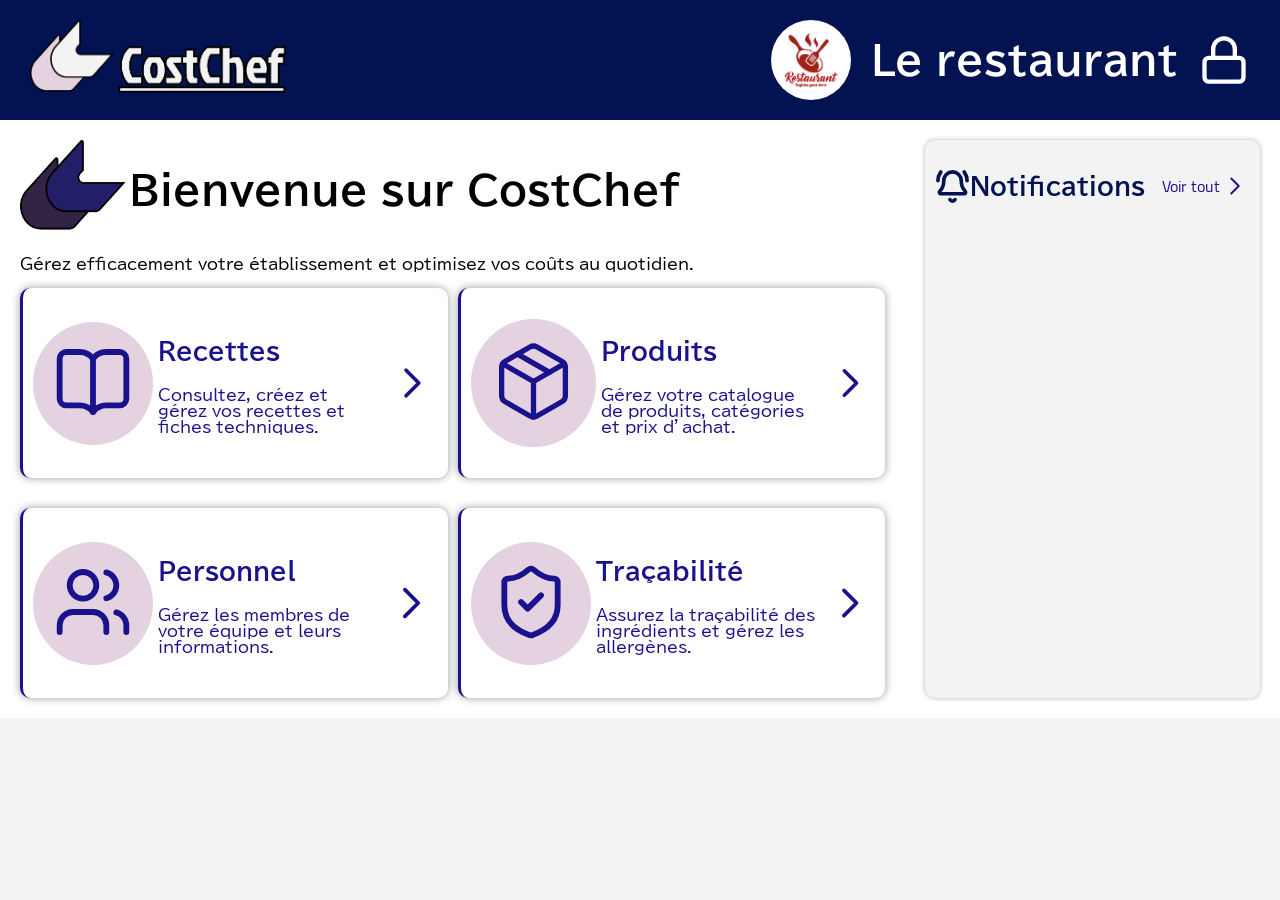
==== index.html @ 4a968be4 "Ajout du responsive page d'acceuil (sans le footer)" ====
<!DOCTYPE html>
<html lang="fr">

<head>
    <meta charset="UTF-8">
    <link rel="icon" type="images/png" href="images/logo noir.png" />
    <meta name="viewport" content="width=device-width, initial-scale=1.0">
    <link rel="stylesheet" href="css/var.css">
    <link rel="stylesheet" href="css/style.css">
    <link rel="stylesheet" href="css/accueil.css">
    <link rel="stylesheet" href="css/mediaQueryPc2.css" media="only screen and (max-width:1430px)">
     <link rel="stylesheet" href="css/mediaQueryTablet.css" media="only screen and (max-width:1230px)">
    <link rel="stylesheet" href="css/mediaQueryTabletMini.css" media="only screen and (max-width:900px)">
    <link rel="stylesheet" href="css/mediaQuerymobile.css" media="only screen and (max-width:820px)">
    <link rel="stylesheet" href="css/mediaQuerymobileMini.css" media="only screen and (max-width:420px)">
    <title>CostChef</title>
</head>

<body>
    <header>
        <img class="logoCostChef" src="images/logo blanc 2.png" alt="Logo CostChef">
        <img class="logoResto" src="images/fast-food-restaurant-logo,-restaurant-logo-design-template-33255790cb8e1186b28609dd9afd4ee6_screen.jpg" alt="Logo restaurant">
        <h2>Le restaurant</h2>
        <svg xmlns="http://www.w3.org/2000/svg" width="52" height="52" viewBox="0 0 24 24" fill="none" stroke="#ffffff" stroke-width="2" stroke-linecap="round" stroke-linejoin="round" class="lucide lucide-lock-icon lucide-lock"><rect width="18" height="11" x="3" y="11" rx="2" ry="2"/><path d="M7 11V7a5 5 0 0 1 10 0v4"/></svg>
        <!-- <svg xmlns="http://www.w3.org/2000/svg" width="52" height="52" viewBox="0 0 24 24" fill="none" stroke="#ffffff" stroke-width="2" stroke-linecap="round" stroke-linejoin="round" class="lucide lucide-lock-open-icon lucide-lock-open"><rect width="18" height="11" x="3" y="11" rx="2" ry="2"/><path d="M7 11V7a5 5 0 0 1 9.9-1"/></svg> -->
    </header>
    <main>
        <section>
            <div id="titre">
                <img src="images/logo noir.png" alt="">
                <h2>Bienvenue sur CostChef</h2>
            </div>
            <p>Gérez efficacement votre établissement et optimisez vos coûts au quotidien.</p>
            <article>
                <a class="card" href="html/recette.html">
                    <div><svg xmlns="http://www.w3.org/2000/svg" width="80" height="80" viewBox="0 0 24 24" fill="none" stroke="#1A128C" stroke-width="1.75" stroke-linecap="round" stroke-linejoin="round" class="lucide lucide-book-open-icon lucide-book-open"><path d="M12 5v16"/><path d="M20.001 19A2 2 0 0022 17V5a2 2 0 00-1.999-2L16 3.002A5 5 0 0012 5a5 5 0 00-4-2H4a2 2 0 00-2 2v12a2 2 0 001.999 2H8a5 5 0 014 2 5 5 0 014-2z"/></svg></div>
                    <div>
                        <h3>Recettes</h3>
                        <p>Consultez, créez et gérez vos recettes et fiches techniques.</p>
                    </div>
                    <svg xmlns="http://www.w3.org/2000/svg" width="120" height="120" viewBox="0 0 24 24" fill="none" stroke="#1A128C" stroke-width="1.75" stroke-linecap="round" stroke-linejoin="round" class="lucide lucide-chevron-right-icon lucide-chevron-right"><path d="m9 18 6-6-6-6"/></svg>                
                </a>
                <a class="card" href="#">
                    <div><svg xmlns="http://www.w3.org/2000/svg" width="85" height="85" viewBox="0 0 24 24" fill="none" stroke="#1A128C" stroke-width="1.5" stroke-linecap="round" stroke-linejoin="round" class="lucide lucide-package-icon lucide-package"><path d="M11 21.73a2 2 0 0 0 2 0l7-4A2 2 0 0 0 21 16V8a2 2 0 0 0-1-1.73l-7-4a2 2 0 0 0-2 0l-7 4A2 2 0 0 0 3 8v8a2 2 0 0 0 1 1.73z"/><path d="M12 22V12"/><polyline points="3.29 7 12 12 20.71 7"/><path d="m7.5 4.27 9 5.15"/></svg></div>                 
                    <div>
                        <h3>Produits</h3>
                        <p>Gérez votre catalogue de produits, catégories et prix d’achat.</p>
                    </div>
                    <svg xmlns="http://www.w3.org/2000/svg" width="120" height="120" viewBox="0 0 24 24" fill="none" stroke="#1A128C" stroke-width="1.75" stroke-linecap="round" stroke-linejoin="round" class="lucide lucide-chevron-right-icon lucide-chevron-right"><path d="m9 18 6-6-6-6"/></svg>                
                </a>
                <a class="card" href="#">
                    <div><svg xmlns="http://www.w3.org/2000/svg" width="80" height="80" viewBox="0 0 24 24" fill="none" stroke="#1A128C" stroke-width="1.75" stroke-linecap="round" stroke-linejoin="round" class="lucide lucide-users-icon lucide-users"><path d="M16 21v-2a4 4 0 0 0-4-4H6a4 4 0 0 0-4 4v2"/><path d="M16 3.128a4 4 0 0 1 0 7.744"/><path d="M22 21v-2a4 4 0 0 0-3-3.87"/><circle cx="9" cy="7" r="4"/></svg></div>
                    <div>
                        <h3>Personnel</h3>
                        <p>Gérez les membres de votre équipe et leurs informations.</p>
                    </div>
                    <svg xmlns="http://www.w3.org/2000/svg" width="120" height="120" viewBox="0 0 24 24" fill="none" stroke="#1A128C" stroke-width="1.75" stroke-linecap="round" stroke-linejoin="round" class="lucide lucide-chevron-right-icon lucide-chevron-right"><path d="m9 18 6-6-6-6"/></svg>                
                </a> 
                <a class="card" href="#">
                    <div><svg xmlns="http://www.w3.org/2000/svg" width="80" height="80" viewBox="0 0 24 24" fill="none" stroke="#1A128C" stroke-width="1.75" stroke-linecap="round" stroke-linejoin="round" class="lucide lucide-shield-check-icon lucide-shield-check"><path d="M20 13c0 5-3.5 7.5-7.66 8.95a1 1 0 0 1-.67-.01C7.5 20.5 4 18 4 13V6a1 1 0 0 1 1-1c2 0 4.5-1.2 6.24-2.72a1.17 1.17 0 0 1 1.52 0C14.51 3.81 17 5 19 5a1 1 0 0 1 1 1z"/><path d="m9 12 2 2 4-4"/></svg></div>
                    <div>
                        <h3>Traçabilité</h3>
                        <p>Assurez la traçabilité des ingrédients et gérez les allergènes.</p>
                    </div>
                    <svg xmlns="http://www.w3.org/2000/svg" width="120" height="120" viewBox="0 0 24 24" fill="none" stroke="#1A128C" stroke-width="1.75" stroke-linecap="round" stroke-linejoin="round" class="lucide lucide-chevron-right-icon lucide-chevron-right"><path d="m9 18 6-6-6-6"/></svg>                
                </a>           
            </article>
        </section>
        <aside>
            <div><div>
                <svg xmlns="http://www.w3.org/2000/svg" width="35" height="35" viewBox="0 0 24 24" fill="none" stroke="#031351" stroke-width="2.5" stroke-linecap="round" stroke-linejoin="round" class="lucide lucide-bell-ring-icon lucide-bell-ring"><path d="M10.268 21a2 2 0 0 0 3.464 0"/><path d="M22 8c0-2.3-.8-4.3-2-6"/><path d="M3.262 15.326A1 1 0 0 0 4 17h16a1 1 0 0 0 .74-1.673C19.41 13.956 18 12.499 18 8A6 6 0 0 0 6 8c0 4.499-1.411 5.956-2.738 7.326"/><path d="M4 2C2.8 3.7 2 5.7 2 8"/></svg>
                <h3>Notifications</h3>
            </div><div>
                <a class="aMini" href="#">Voir tout</a>
                <svg xmlns="http://www.w3.org/2000/svg" width="30" height="30" viewBox="0 0 24 24" fill="none" stroke="#1A128C" stroke-width="1.5" stroke-linecap="round" stroke-linejoin="round" class="lucide lucide-chevron-right-icon lucide-chevron-right"><path d="m9 18 6-6-6-6"/></svg>                
            </div>
            </div>
            <div>
                <svg></svg>
                <div>
                    <h3></h3>
                    <p></p>
                    <p class="txtMini"></p>
                </div>
            </div>
        </aside>
    </main>
    <!-- <footer>
        <button class="backButton">Retour</button>
        <a class="buttonOff" href="#">Accueil</a>
        <a href="#">Mention légales</a>
    </footer> -->
</body>
</html>
---- css/var.css ----
@font-face {
    font-family: JockeyOne;
    src: url(../font/JockeyOne-Regular.ttf);
    font-weight: normal;
}
@font-face {
    font-family: BIZUDPGothic;
    src: url(../font/BIZUDPGothic-Regular.ttf);
    font-weight: normal;
}
@font-face {
    font-family: BIZUDPGothic;
    src: url(../font/BIZUDPGothic-Bold.ttf);
    font-weight: bold;
}
@font-face {
    font-family: Cairo;
    src: url(../font/Cairo-Regular.ttf);
    font-weight: normal;
}

:root{
    /* Fonts */
    --fTitle: JockeyOne, 'Arial Narrow Bold', sans-serif;
    --fMain: BIZUDPGothic, Arial, sans-serif;
    --fBis: Cairo, 'Times New Roman', Times, serif;

    /* Colors */
    /* Main colors */
    --cBackground: #ffffff;
    --cFont: #000000;
    --cSecond: #031351;
    --cDetail: #E4D2E0;
    --cDetail2: #F3F3F3;
    --cButton: #1A128C;
    /* Second colors */
    --blue2: #B9BAE8;
    --red1: #FF3232;
    --red2: #FFAAAA;
    --green1: #327F1A;
    --green2: #85E693;

    /* Sizes */
    --sBigTitle: 50px;
    --sTitle: 40px;
    --sSubTitle: 24px;
    --sMain: 16px;
}
---- css/style.css ----
body{
    margin:0;
    padding:0;
    height: vh;
    display: flex;
    flex-direction: column;
    justify-content: space-between;
    background-color: var(--cDetail2);
}

/* Type de textes */
h2{
    font-size: 40px;
    font-weight: bold;
    margin:0;
    font-family: var(--fMain);
}
h3{
    font-size: 24px;
    font-weight: bold;
    font-family: var(--fMain);
}
p{
    font-size: 16px;
    font-weight: normal;
    font-family: var(--fMain);
}
a{
    text-decoration: none;
    font-size: 24px;
    color: var(--cButton);
    font-weight: normal;
    font-family: var(--fMain);
}
a:not(.buttonOff):hover{
    text-decoration: underline;
}
.aMini{
    font-size: 16px;
    font-family: var(--fBis);
    color: var(--cButton);
    text-decoration: none;
}
.aMini:hover{
    text-decoration: underline;
}

/* -----Header----- */
header{
    display: flex;
    background-color: var(--cSecond);
    align-items: center;
    justify-content: end;
    color: var(--cBackground);
    padding: 20px;
    padding-right: 30px;
    padding-left: 30px;
    gap:20px;
}
header img{
    height: 80px;
}
.logoResto{
    border-radius: 100px;
}
.logoCostChef{
    margin-right: auto;
}


/* -----Main----- */
main{
    display: flex;
    width: vw;
    padding:50px;
    gap:40px;
    justify-content: space-between;
    background-color: var(--cBackground);
}


/* -----Footer----- */
footer{
    display: flex;
    background-color: var(--cDetail2);
    align-items: center;
    justify-content: flex-start;
    padding: 20px;
    padding-right: 30px;
    padding-left: 30px;
    gap:20px;   
    margin-top: auto;
    position:sticky;
}
.backButton{
    height: 43px;
    border: solid 3px var(--cButton);
    color: var(--cButton);
    border-radius: 3px;
    font-family: var(--fMain);
    font-weight: bold;
    font-size: 24px;
}
.backButton:hover{
    background-color: var(--cDetail);
    border: solid 3px var(--cSecond);
    color: var(--cSecond);
}
footer a:nth-last-child(2){
    color: var(--cSecond);
    font-weight: bold;
}
footer a:last-child{
    margin-left: auto;
}
---- css/accueil.css ----
/* Cartes */
article{
    display: grid;
    grid-template-columns: repeat(2, 1fr);
    grid-gap: 30px;
}
.card{
    display: flex;
    align-items: center;
    padding:20px;
    padding-left:30px;
    padding-right:30px;
    border-left: solid;
    box-shadow: 0px 0px 8px rgba(0,0,0,0.4);
    border-radius: 10px;
    height: 200px;
    gap:20px;

    cursor: pointer;
}
.card:hover{
    text-decoration: white;
}
article div:first-child{
    background-color: var(--cDetail);
    padding:20px;
    border-radius: 100%;
}
article div:nth-child(2){
    display:block;
}

/* Aside */
aside{
    background-color: var(--cDetail2);  
    border-radius: 10px;
    box-shadow: 0px 0px 5px rgba(0,0,0,0.3);
    width: 600px;
    padding:10px;
}
aside h3{
    color: var(--cSecond);
}
aside div{
    display: flex;
    align-items: center;
    justify-content: space-between;
}
#titre{
    display: flex;
    align-items: center;
}
#titre img{
    height: 100px;
}
---- css/mediaQueryPc2.css ----
/* Accueil */
.card{
    gap:5px;
    padding:10px;
    height: 170px;
}
article{
    display: grid;
    grid-template-columns: repeat(2, 1fr);
    column-gap: 10px;
    row-gap: 30px;
}
main{
    display: flex;
    width: vw;
    padding:20px;
    gap:40px;
    justify-content: space-between;
}
---- css/mediaQueryTablet.css ----
/* Accueil */
.card{
    gap:5px;
    padding:10px;
    height: 170px;
}
article{
    display: grid;
    grid-template-columns: repeat(2, 1fr);
    column-gap: 10px;
    row-gap: 30px;
    justify-content: center;
    align-items: center;
}
main{
    flex-direction: column;
    padding: 50px;
}
aside{
    padding-left: 40px;
    padding-right: 40px;
    width: auto;
}
---- css/mediaQueryTabletMini.css ----
/* Accueil */
.card{
    gap:5px;
    padding:10px;
    height: 170px;
    width: auto;
}
article{
    display: flex;
    flex-direction: column;
    justify-content: center;
    align-items: center;
    padding-top:30px;
    padding-bottom: 10px;
    padding-left: 100px;
    padding-right: 100px;
}
main{
    flex-direction: column;
    padding: 50px;
}
aside{
    padding-left: 40px;
    padding-right: 40px;
    width: auto;
}
---- css/mediaQuerymobile.css ----
header{
    display:grid;
    grid-template-columns: 1fr 4fr 1fr;
    grid-template-rows: 1fr 1fr;
    grid-gap:7px;
}
.logoCostChef{
    grid-column: 1 /span 3;
    grid-row: 1;
}
.logoResto{
    grid-column: 1;
    grid-row: 2;
}
header h2{
    grid-column: 2;
    grid-row: 2;
}
header svg{
    grid-column: 3;
    grid-row: 2;
}
h2{
    font-size: 30px;
}
h3{
    font-size: 20px;
}
p{
    font-size: 13px;
}
main{
    padding-left: 25px;
    padding-right: 25px;
}

article{
    padding-left: 0;
    padding-right: 0;
    gap:10px;
}
article div div:first-child{
    padding:15px;
    border-radius: 100%;
}
article div div svg{
    width: 60px;
    height: 60px;
}

.card{
    padding-right: 0;
    padding-bottom: 0;
    padding-top: 0;
    max-width: 500px;
}

aside{
    padding-left: 20px;
    padding-right: 20px;
}
aside div:first-child{
    justify-content: space-around;
}

#titre img{
    height: 70px;
}
---- css/mediaQuerymobileMini.css ----
h2{
    font-size: 25px;
}
h3{
    font-size: 18px;
}
p{
    font-size: 12px;
}
header{
    padding:15px;
}
.logoResto{
    width: 60px;
    height: auto;
}
header h2{
    grid-column: 2;
    grid-row: 2;
}
header svg{
    width: 45px;
    height: 45px;
}

main{
    padding-top: 25px;
    padding-bottom: 25px;
}

article div:first-child{
    padding:13px;
    border-radius: 100%;
}
article div svg{
    width: 50px;
    height: 50px;
}
.card{
    height: auto;
    max-width: 90vw;
}
article{
    padding:0;
    padding-top: 10px;
}

#titre img{
    height: 65px;
}
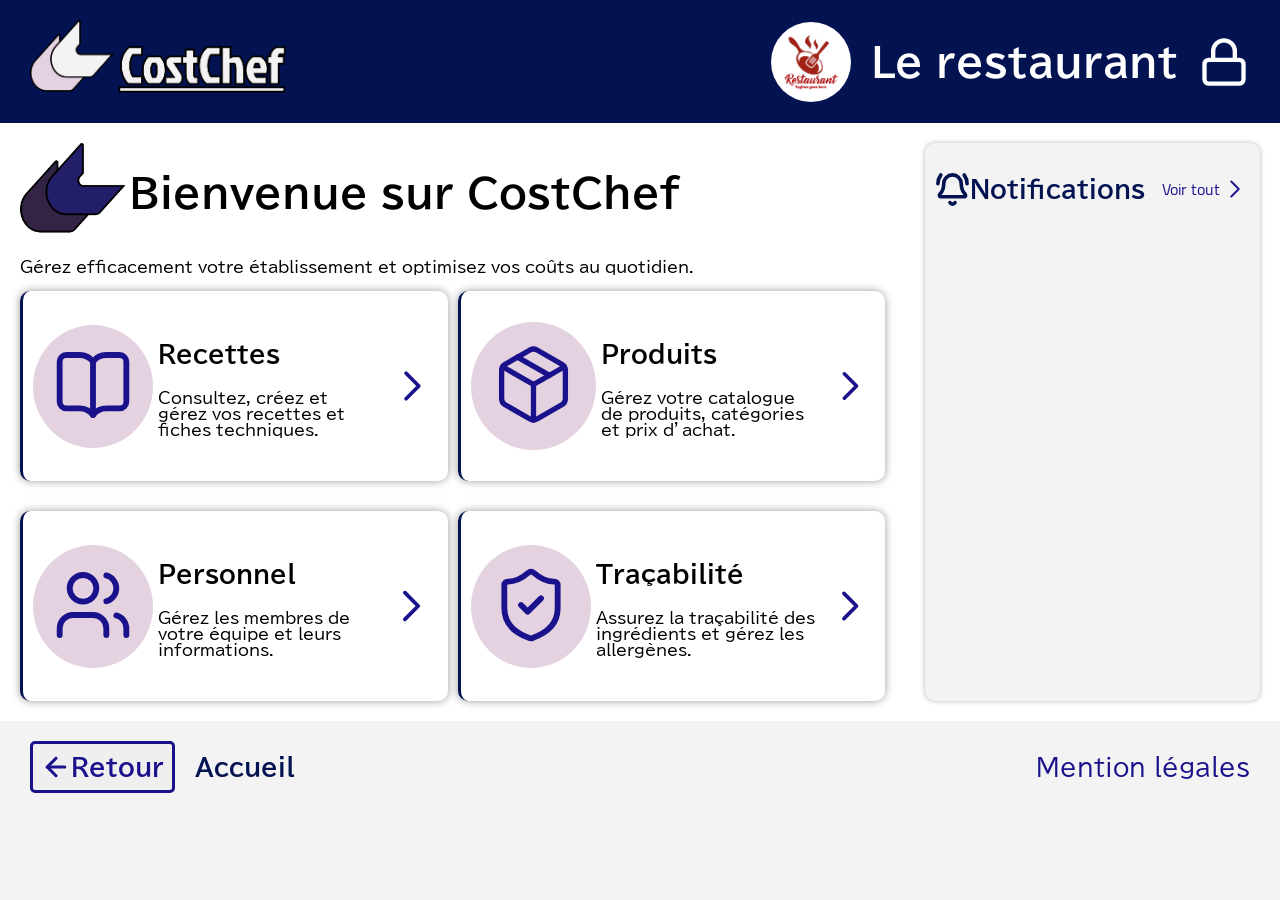
==== commit 1fc82313: "Début de la page recette + bouton retour et logo fonctionnels" ====
--- a/index.html
+++ b/index.html
@@ -18,7 +18,7 @@
 
 <body>
     <header>
-        <img class="logoCostChef" src="images/logo blanc 2.png" alt="Logo CostChef">
+        <a class="logoCostChef" href="#"><img class="logoCostChef" src="images/logo blanc 2.png" alt="Logo CostChef"></a>
         <img class="logoResto" src="images/fast-food-restaurant-logo,-restaurant-logo-design-template-33255790cb8e1186b28609dd9afd4ee6_screen.jpg" alt="Logo restaurant">
         <h2>Le restaurant</h2>
         <svg xmlns="http://www.w3.org/2000/svg" width="52" height="52" viewBox="0 0 24 24" fill="none" stroke="#ffffff" stroke-width="2" stroke-linecap="round" stroke-linejoin="round" class="lucide lucide-lock-icon lucide-lock"><rect width="18" height="11" x="3" y="11" rx="2" ry="2"/><path d="M7 11V7a5 5 0 0 1 10 0v4"/></svg>
@@ -85,10 +85,13 @@
             </div>
         </aside>
     </main>
-    <!-- <footer>
-        <button class="backButton">Retour</button>
+    <footer>
+        <button onclick="window.history.back()" class="secondaryButton">
+            <svg xmlns="http://www.w3.org/2000/svg" width="30" height="30" viewBox="0 0 24 24" fill="none" stroke="var(--cButton)" stroke-width="2.5" stroke-linecap="round" stroke-linejoin="round" class="lucide lucide-arrow-left-icon lucide-arrow-left"><path d="m12 19-7-7 7-7"/><path d="M19 12H5"/></svg>
+            <h3>Retour</h3>
+        </button>
         <a class="buttonOff" href="#">Accueil</a>
         <a href="#">Mention légales</a>
-    </footer> -->
+    </footer>
 </body>
 </html>
--- a/css/style.css
+++ b/css/style.css
@@ -71,6 +71,7 @@
 /* -----Main----- */
 main{
     display: flex;
+    flex-direction: column;
     width: vw;
     padding:50px;
     gap:40px;
@@ -92,16 +93,19 @@
     margin-top: auto;
     position:sticky;
 }
-.backButton{
-    height: 43px;
+.secondaryButton{
+    display: flex;
+    height: fit-content;
+    align-items: center;
+    color: var(--cButton);
+    padding: 8px;
     border: solid 3px var(--cButton);
-    color: var(--cButton);
-    border-radius: 3px;
-    font-family: var(--fMain);
-    font-weight: bold;
-    font-size: 24px;
+    border-radius: 5px;
 }
-.backButton:hover{
+.secondaryButton h3{
+    margin:0;
+}
+.secondaryButton:hover{
     background-color: var(--cDetail);
     border: solid 3px var(--cSecond);
     color: var(--cSecond);
--- a/css/accueil.css
+++ b/css/accueil.css
@@ -1,4 +1,7 @@
 /* Cartes */
+main{
+    flex-direction: row;
+}
 article{
     display: grid;
     grid-template-columns: repeat(2, 1fr);
@@ -10,7 +13,7 @@
     padding:20px;
     padding-left:30px;
     padding-right:30px;
-    border-left: solid;
+    border-left: solid 3px var(--cSecond);
     box-shadow: 0px 0px 8px rgba(0,0,0,0.4);
     border-radius: 10px;
     height: 200px;
@@ -18,8 +21,8 @@
 
     cursor: pointer;
 }
-.card:hover{
-    text-decoration: white;
+a.card{
+    color: var(--cFont);
 }
 article div:first-child{
     background-color: var(--cDetail);
@@ -53,3 +56,11 @@
 #titre img{
     height: 100px;
 }
+
+
+
+
+.card:hover{
+    text-decoration: none !important;
+    border-left: solid 6px var(--cSecond);
+}
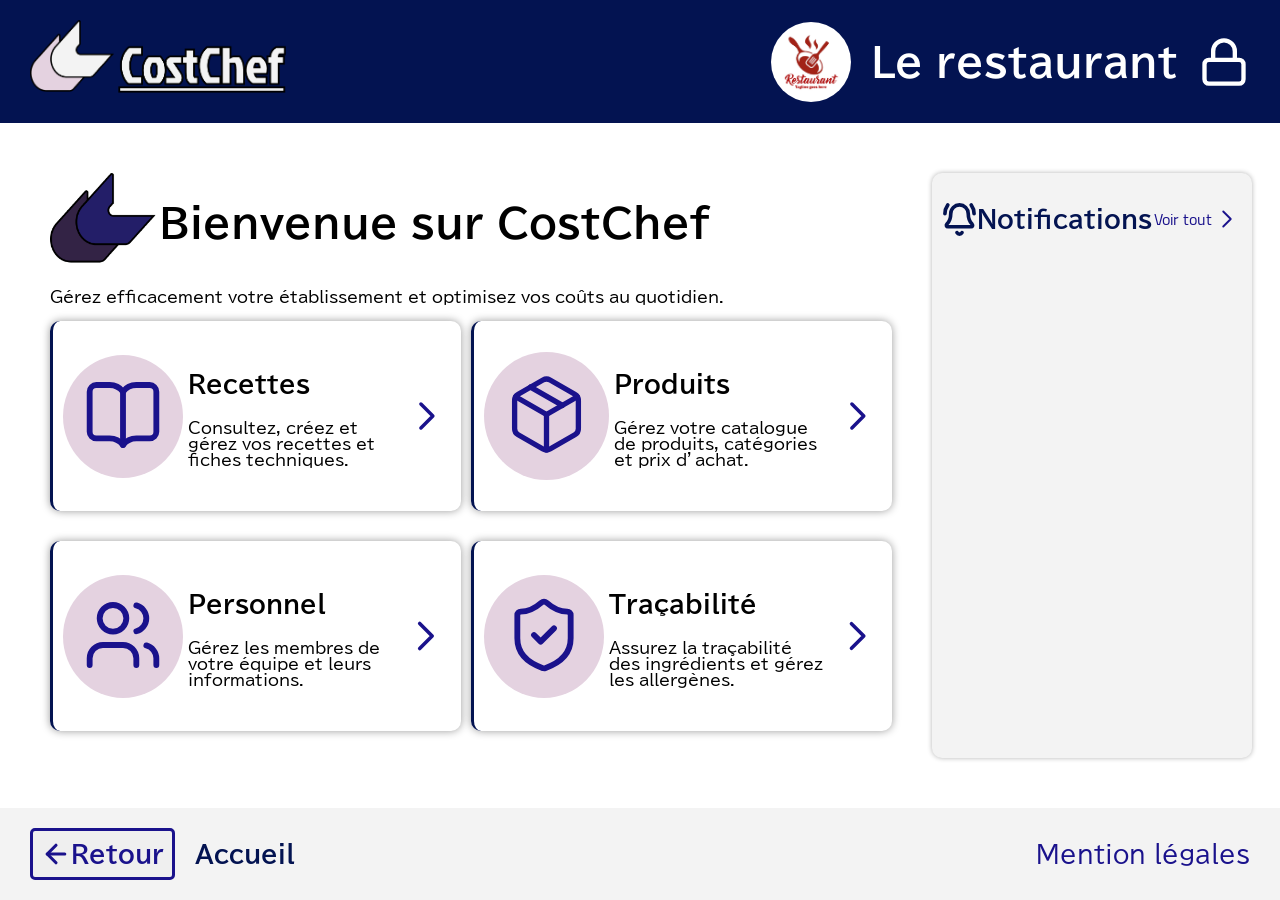
==== commit eed7fc82: "Option annuler dans le popUp" ====
--- a/index.html
+++ b/index.html
@@ -24,7 +24,7 @@
         <svg xmlns="http://www.w3.org/2000/svg" width="52" height="52" viewBox="0 0 24 24" fill="none" stroke="#ffffff" stroke-width="2" stroke-linecap="round" stroke-linejoin="round" class="lucide lucide-lock-icon lucide-lock"><rect width="18" height="11" x="3" y="11" rx="2" ry="2"/><path d="M7 11V7a5 5 0 0 1 10 0v4"/></svg>
         <!-- <svg xmlns="http://www.w3.org/2000/svg" width="52" height="52" viewBox="0 0 24 24" fill="none" stroke="#ffffff" stroke-width="2" stroke-linecap="round" stroke-linejoin="round" class="lucide lucide-lock-open-icon lucide-lock-open"><rect width="18" height="11" x="3" y="11" rx="2" ry="2"/><path d="M7 11V7a5 5 0 0 1 9.9-1"/></svg> -->
     </header>
-    <main>
+    <main id="pageAccueil">
         <section>
             <div id="titre">
                 <img src="images/logo noir.png" alt="">
@@ -40,7 +40,7 @@
                     </div>
                     <svg xmlns="http://www.w3.org/2000/svg" width="120" height="120" viewBox="0 0 24 24" fill="none" stroke="#1A128C" stroke-width="1.75" stroke-linecap="round" stroke-linejoin="round" class="lucide lucide-chevron-right-icon lucide-chevron-right"><path d="m9 18 6-6-6-6"/></svg>                
                 </a>
-                <a class="card" href="#">
+                <a class="card" href="html/produits.html">
                     <div><svg xmlns="http://www.w3.org/2000/svg" width="85" height="85" viewBox="0 0 24 24" fill="none" stroke="#1A128C" stroke-width="1.5" stroke-linecap="round" stroke-linejoin="round" class="lucide lucide-package-icon lucide-package"><path d="M11 21.73a2 2 0 0 0 2 0l7-4A2 2 0 0 0 21 16V8a2 2 0 0 0-1-1.73l-7-4a2 2 0 0 0-2 0l-7 4A2 2 0 0 0 3 8v8a2 2 0 0 0 1 1.73z"/><path d="M12 22V12"/><polyline points="3.29 7 12 12 20.71 7"/><path d="m7.5 4.27 9 5.15"/></svg></div>                 
                     <div>
                         <h3>Produits</h3>
@@ -86,12 +86,13 @@
         </aside>
     </main>
     <footer>
-        <button onclick="window.history.back()" class="secondaryButton">
-            <svg xmlns="http://www.w3.org/2000/svg" width="30" height="30" viewBox="0 0 24 24" fill="none" stroke="var(--cButton)" stroke-width="2.5" stroke-linecap="round" stroke-linejoin="round" class="lucide lucide-arrow-left-icon lucide-arrow-left"><path d="m12 19-7-7 7-7"/><path d="M19 12H5"/></svg>
-            <h3>Retour</h3>
-        </button>
-        <a class="buttonOff" href="#">Accueil</a>
-        <a href="#">Mention légales</a>
+        <div id="ariane"><button onclick="window.history.back()" class="secondaryButton">
+                <svg xmlns="http://www.w3.org/2000/svg" width="30" height="30" viewBox="0 0 24 24" fill="none" stroke="var(--cButton)" stroke-width="2.5" stroke-linecap="round" stroke-linejoin="round" class="lucide lucide-arrow-left-icon lucide-arrow-left"><path d="m12 19-7-7 7-7"/><path d="M19 12H5"/></svg>
+                <h3>Retour</h3>
+            </button>
+            <div><a class="buttonOff" href="#">Accueil</a></div>
+        </div>
+        <div id="cgu"><a href="#">Mention légales</a></div>
     </footer>
 </body>
 </html>
--- a/css/style.css
+++ b/css/style.css
@@ -1,7 +1,7 @@
 body{
     margin:0;
     padding:0;
-    height: vh;
+    height: 100vh;
     display: flex;
     flex-direction: column;
     justify-content: space-between;
@@ -20,7 +20,7 @@
     font-weight: bold;
     font-family: var(--fMain);
 }
-p{
+p , label{
     font-size: 16px;
     font-weight: normal;
     font-family: var(--fMain);
@@ -34,6 +34,10 @@
 }
 a:not(.buttonOff):hover{
     text-decoration: underline;
+}
+.buttonOff{
+    color:var(--cSecond);
+    font-weight: bold;
 }
 .aMini{
     font-size: 16px;
@@ -77,6 +81,8 @@
     gap:40px;
     justify-content: space-between;
     background-color: var(--cBackground);
+    height:100%;
+    justify-content: flex-start;
 }
 
 
@@ -96,6 +102,7 @@
 .secondaryButton{
     display: flex;
     height: fit-content;
+    width: fit-content;
     align-items: center;
     color: var(--cButton);
     padding: 8px;
@@ -116,4 +123,36 @@
 }
 footer a:last-child{
     margin-left: auto;
+    width: fit-content;
+}
+#cgu{
+    margin-left: auto;
+}
+footer div:first-child{
+    display: flex;
+    align-items: center;
+    gap:20px;
+}
+
+.arianeSeparator{
+    font-size: 30px;
+    color:var(--cSecond);
+    font-family: Arial, Helvetica, sans-serif;
+}
+
+input , select{
+    border:solid 1px #a3a3a3;
+    border-radius: 5px;
+    padding:10px;
+    height:fit-content;
+}
+input::placeholder{
+        color:#a3a3a3;
+        font-size: 16px;
+        font-family: var(--fMain);
+}
+
+select::placeholder{
+    font-size: 16px;
+    font-family: var(--fMain);
 }
--- a/css/mediaQueryPc2.css
+++ b/css/mediaQueryPc2.css
@@ -1,19 +1,46 @@
 /* Accueil */
-.card{
-    gap:5px;
-    padding:10px;
-    height: 170px;
+#pageAccueil{
+    .card{
+        gap:5px;
+        padding:10px;
+        height: 170px;
+    }
+    article{
+        display: grid;
+        grid-template-columns: repeat(2, 1fr);
+        column-gap: 10px;
+        row-gap: 30px;
+    }
+    main{
+        display: flex;
+        width: vw;
+        padding:20px;
+        gap:40px;
+        justify-content: space-between;
+    }
 }
-article{
-    display: grid;
-    grid-template-columns: repeat(2, 1fr);
-    column-gap: 10px;
-    row-gap: 30px;
-}
-main{
-    display: flex;
-    width: vw;
-    padding:20px;
-    gap:40px;
-    justify-content: space-between;
+
+/* Produits */
+#sectionPageProduits{
+    flex-direction: column;
+    justify-content: flex-start;
+
+    section{
+        justify-content: flex-start;
+        /* padding:50px; */
+
+        #search{
+            width: 100%;;
+        }
+
+        button{
+            margin-left: 20px;
+        }
+    }
+    article{
+        display: none;
+    }
+    .articleOn{
+        display: flex;
+    }
 }
--- a/css/mediaQueryTablet.css
+++ b/css/mediaQueryTablet.css
@@ -1,23 +1,50 @@
 /* Accueil */
-.card{
-    gap:5px;
-    padding:10px;
-    height: 170px;
+#pageAccueil{
+    .card{
+        gap:5px;
+        padding:10px;
+        height: 170px;
+    }
+    article{
+        display: grid;
+        grid-template-columns: repeat(2, 1fr);
+        column-gap: 10px;
+        row-gap: 30px;
+        justify-content: center;
+        align-items: center;
+    }
+    main{
+        flex-direction: column;
+        padding: 50px;
+    }
+    aside{
+        padding-left: 40px;
+        padding-right: 40px;
+        width: auto;
+    }
 }
-article{
-    display: grid;
-    grid-template-columns: repeat(2, 1fr);
-    column-gap: 10px;
-    row-gap: 30px;
-    justify-content: center;
-    align-items: center;
-}
-main{
+
+/* Produits */
+#sectionPageProduits{
     flex-direction: column;
-    padding: 50px;
-}
-aside{
-    padding-left: 40px;
-    padding-right: 40px;
-    width: auto;
+    justify-content: flex-start;
+
+    section{
+        justify-content: flex-start;
+        padding:50px;
+
+        #search{
+            width: 100%;;
+        }
+
+        button{
+            margin-left: 20px;
+        }
+    }
+    article{
+        display: none;
+    }
+    .articleOn{
+        display: flex;
+    }
 }
--- a/css/mediaQueryTabletMini.css
+++ b/css/mediaQueryTabletMini.css
@@ -23,4 +23,12 @@
     padding-left: 40px;
     padding-right: 40px;
     width: auto;
+}
+
+footer{
+    flex-direction: column;
+    align-items: baseline;
+}
+#cgu{
+    margin:auto
 }
--- a/css/mediaQuerymobile.css
+++ b/css/mediaQuerymobile.css
@@ -66,3 +66,17 @@
 #titre img{
     height: 70px;
 }
+
+
+.secondaryButton{
+    display:none;
+}
+
+#ariane{
+    width: 100%;
+    display: flex;
+    justify-content: center;
+}
+#ariane div{
+    width: fit-content;
+}
